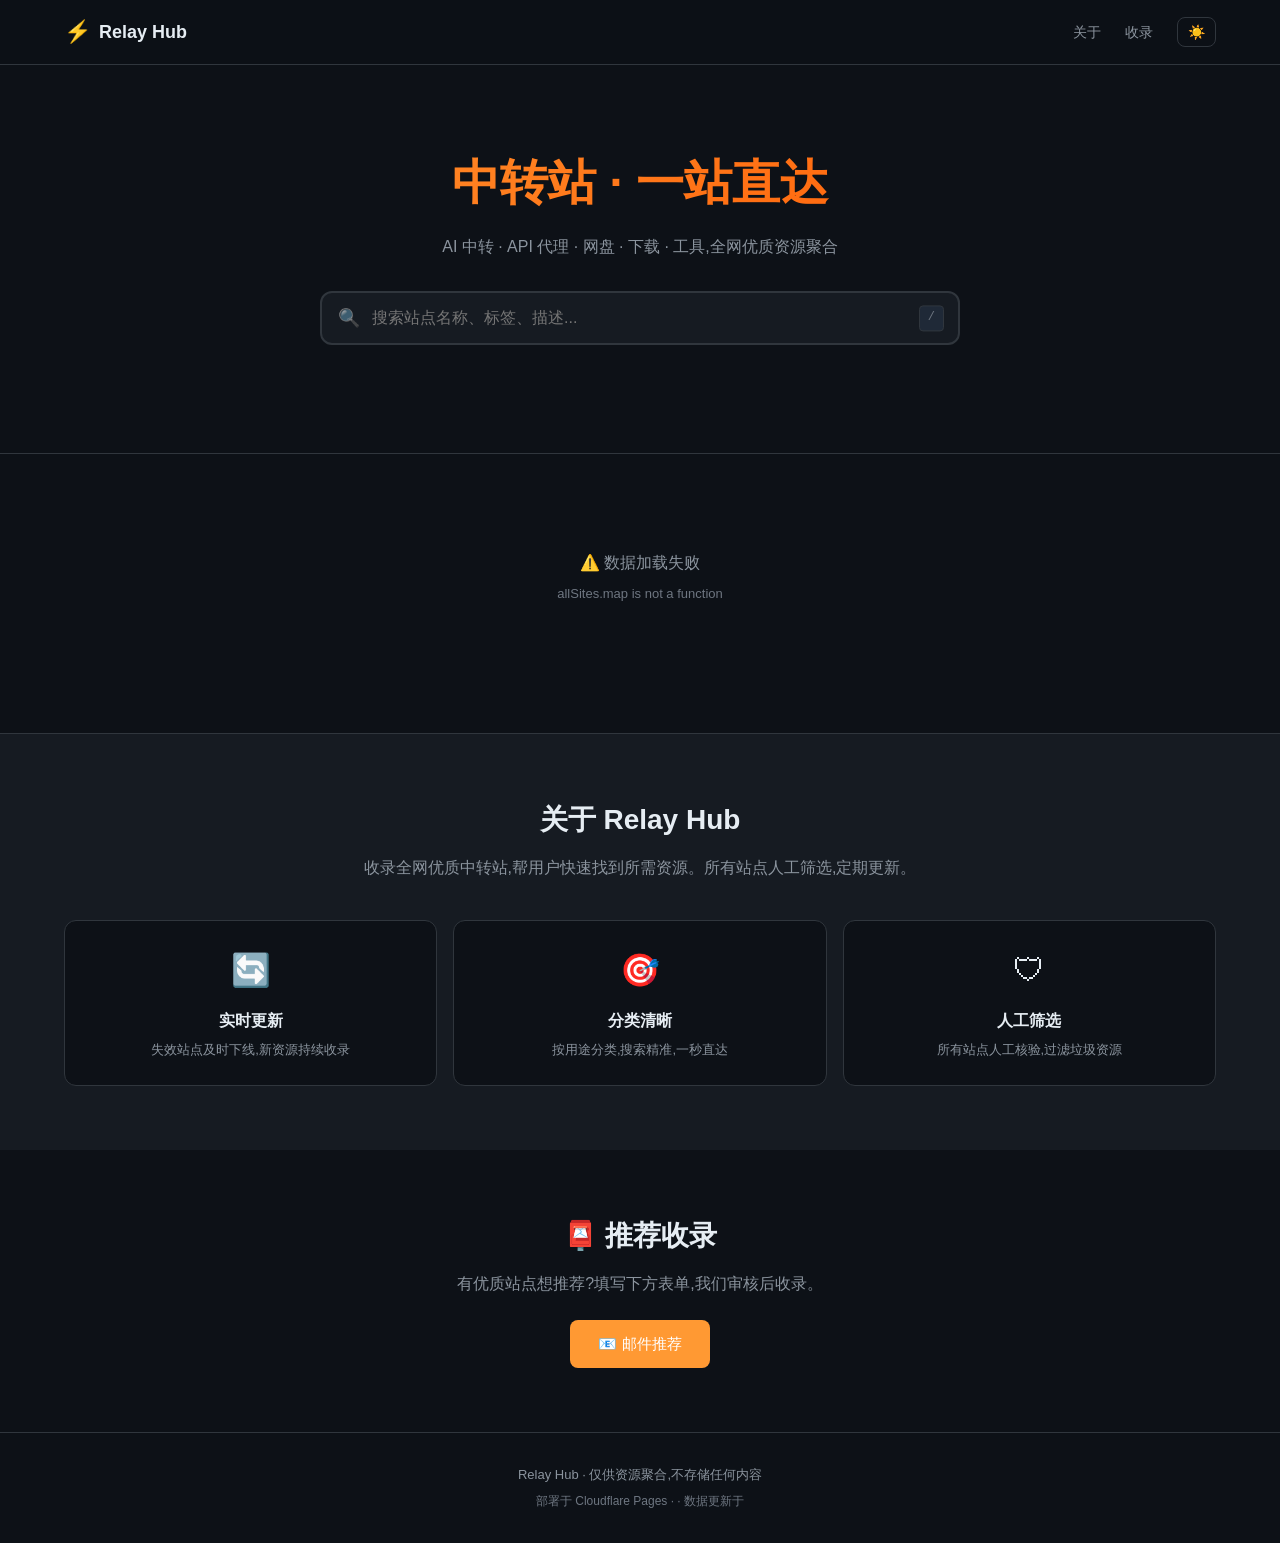
==== index.html @ 5da117cf "feat: relay hub v1 - 中转站聚合导航站" ====
<!DOCTYPE html>
<html lang="zh-CN">
<head>
  <meta charset="UTF-8" />
  <meta name="viewport" content="width=device-width, initial-scale=1.0" />
  <title>中转站导航 · Relay Hub</title>
  <meta name="description" content="聚合全网优质中转站,AI/API/网盘/下载/工具一站直达" />
  <link rel="stylesheet" href="assets/style.css" />
</head>
<body>
  <!-- 顶栏 -->
  <header class="topbar">
    <div class="container topbar-inner">
      <a class="logo" href="/">
        <span class="logo-icon">⚡</span>
        <span class="logo-text">Relay Hub</span>
      </a>
      <nav class="nav">
        <a href="#about">关于</a>
        <a href="#submit">收录</a>
        <button id="theme-toggle" class="theme-toggle" aria-label="切换主题">
          <span class="theme-icon">🌙</span>
        </button>
      </nav>
    </div>
  </header>

  <!-- Hero -->
  <section class="hero">
    <div class="container">
      <h1 class="hero-title">中转站 · 一站直达</h1>
      <p class="hero-sub">AI 中转 · API 代理 · 网盘 · 下载 · 工具,全网优质资源聚合</p>
      <div class="search-box">
        <span class="search-icon">🔍</span>
        <input
          id="search-input"
          type="text"
          placeholder="搜索站点名称、标签、描述..."
          autocomplete="off"
          spellcheck="false"
        />
        <kbd class="kbd">/</kbd>
      </div>
    </div>
  </section>

  <!-- 分类筛选 -->
  <section class="filters">
    <div class="container">
      <div id="category-tabs" class="tabs"></div>
      <div class="stats" id="stats"></div>
    </div>
  </section>

  <!-- 站点卡片墙 -->
  <section class="cards">
    <div class="container">
      <div id="card-grid" class="card-grid"></div>
      <div id="empty-state" class="empty-state hidden">
        <p>😶 没找到匹配站点</p>
        <p class="empty-hint">试试别的关键词,或换个分类</p>
      </div>
    </div>
  </section>

  <!-- 关于 -->
  <section id="about" class="about">
    <div class="container">
      <h2>关于 Relay Hub</h2>
      <p>收录全网优质中转站,帮用户快速找到所需资源。所有站点人工筛选,定期更新。</p>
      <div class="about-grid">
        <div class="about-card">
          <span class="about-icon">🔄</span>
          <h3>实时更新</h3>
          <p>失效站点及时下线,新资源持续收录</p>
        </div>
        <div class="about-card">
          <span class="about-icon">🎯</span>
          <h3>分类清晰</h3>
          <p>按用途分类,搜索精准,一秒直达</p>
        </div>
        <div class="about-card">
          <span class="about-icon">🛡</span>
          <h3>人工筛选</h3>
          <p>所有站点人工核验,过滤垃圾资源</p>
        </div>
      </div>
    </div>
  </section>

  <!-- 收录 -->
  <section id="submit" class="submit">
    <div class="container">
      <h2>📮 推荐收录</h2>
      <p>有优质站点想推荐?填写下方表单,我们审核后收录。</p>
      <a class="btn btn-primary" href="mailto:admin@example.com?subject=推荐收录中转站">
        📧 邮件推荐
      </a>
    </div>
  </section>

  <!-- 页脚 -->
  <footer class="footer">
    <div class="container">
      <p>Relay Hub · 仅供资源聚合,不存储任何内容</p>
      <p class="footer-meta">
        <span>部署于 Cloudflare Pages</span>
        ·
        <span>数据更新于 <span id="last-updated"></span></span>
      </p>
    </div>
  </footer>

  <script src="assets/app.js"></script>
</body>
</html>
---- assets/style.css ----
/* ========== 主题变量 ========== */
:root {
  --bg: #f7f8fa;
  --bg-card: #ffffff;
  --bg-hover: #f0f2f5;
  --text: #1a1a1a;
  --text-sub: #6b7280;
  --text-faint: #9ca3af;
  --border: #e5e7eb;
  --primary: #f6821f;       /* Cloudflare orange */
  --primary-hover: #ff9933;
  --tag-bg: rgba(246, 130, 31, 0.1);
  --tag-text: #d4691a;
  --shadow: 0 1px 3px rgba(0,0,0,0.04), 0 4px 12px rgba(0,0,0,0.04);
  --shadow-hover: 0 4px 16px rgba(0,0,0,0.08);
  --radius: 12px;
}

[data-theme="dark"] {
  --bg: #0d1117;
  --bg-card: #161b22;
  --bg-hover: #1f2937;
  --text: #e6edf3;
  --text-sub: #8b949e;
  --text-faint: #6e7681;
  --border: #30363d;
  --primary: #ff9933;
  --primary-hover: #ffad55;
  --tag-bg: rgba(255, 153, 51, 0.15);
  --tag-text: #ff9933;
  --shadow: 0 1px 3px rgba(0,0,0,0.3), 0 4px 12px rgba(0,0,0,0.3);
  --shadow-hover: 0 4px 16px rgba(0,0,0,0.5);
}

/* ========== 基础 ========== */
* { box-sizing: border-box; margin: 0; padding: 0; }

html {
  scroll-behavior: smooth;
  background: var(--bg);
  color: var(--text);
  font-family: -apple-system, BlinkMacSystemFont, "Segoe UI", "PingFang SC",
               "Hiragino Sans GB", "Microsoft YaHei", sans-serif;
  line-height: 1.6;
}

body {
  min-height: 100vh;
  background: var(--bg);
  color: var(--text);
  transition: background 0.2s, color 0.2s;
}

.container {
  max-width: 1200px;
  margin: 0 auto;
  padding: 0 24px;
}

a { color: inherit; text-decoration: none; }
.hidden { display: none !important; }

/* ========== 顶栏 ========== */
.topbar {
  position: sticky;
  top: 0;
  z-index: 50;
  background: color-mix(in srgb, var(--bg) 85%, transparent);
  backdrop-filter: blur(12px);
  border-bottom: 1px solid var(--border);
}

.topbar-inner {
  display: flex;
  align-items: center;
  justify-content: space-between;
  height: 64px;
}

.logo {
  display: flex;
  align-items: center;
  gap: 8px;
  font-weight: 700;
  font-size: 18px;
}

.logo-icon { font-size: 22px; }

.nav {
  display: flex;
  align-items: center;
  gap: 24px;
  font-size: 14px;
}

.nav a {
  color: var(--text-sub);
  transition: color 0.15s;
}

.nav a:hover { color: var(--primary); }

.theme-toggle {
  background: transparent;
  border: 1px solid var(--border);
  border-radius: 8px;
  padding: 6px 10px;
  cursor: pointer;
  font-size: 14px;
  transition: all 0.15s;
}

.theme-toggle:hover {
  border-color: var(--primary);
  background: var(--bg-hover);
}

/* ========== Hero ========== */
.hero {
  padding: 80px 0 48px;
  text-align: center;
}

.hero-title {
  font-size: clamp(32px, 5vw, 48px);
  font-weight: 800;
  background: linear-gradient(135deg, var(--primary) 0%, #ff5500 100%);
  -webkit-background-clip: text;
  -webkit-text-fill-color: transparent;
  background-clip: text;
  margin-bottom: 12px;
}

.hero-sub {
  color: var(--text-sub);
  font-size: 16px;
  margin-bottom: 32px;
}

.search-box {
  position: relative;
  max-width: 640px;
  margin: 0 auto;
}

.search-icon {
  position: absolute;
  left: 18px;
  top: 50%;
  transform: translateY(-50%);
  font-size: 18px;
  pointer-events: none;
  opacity: 0.6;
}

#search-input {
  width: 100%;
  padding: 16px 56px 16px 50px;
  font-size: 16px;
  background: var(--bg-card);
  color: var(--text);
  border: 2px solid var(--border);
  border-radius: var(--radius);
  outline: none;
  transition: all 0.15s;
  font-family: inherit;
}

#search-input:focus {
  border-color: var(--primary);
  box-shadow: 0 0 0 4px rgba(246, 130, 31, 0.1);
}

.kbd {
  position: absolute;
  right: 16px;
  top: 50%;
  transform: translateY(-50%);
  padding: 2px 8px;
  font-family: monospace;
  font-size: 12px;
  background: var(--bg-hover);
  border: 1px solid var(--border);
  border-radius: 4px;
  color: var(--text-faint);
}

/* ========== 筛选 ========== */
.filters {
  padding: 24px 0;
  border-bottom: 1px solid var(--border);
}

.tabs {
  display: flex;
  flex-wrap: wrap;
  gap: 8px;
  margin-bottom: 12px;
}

.tab {
  padding: 8px 16px;
  font-size: 14px;
  background: var(--bg-card);
  border: 1px solid var(--border);
  border-radius: 999px;
  cursor: pointer;
  transition: all 0.15s;
  color: var(--text-sub);
}

.tab:hover {
  border-color: var(--primary);
  color: var(--primary);
}

.tab.active {
  background: var(--primary);
  border-color: var(--primary);
  color: white;
}

.stats {
  font-size: 13px;
  color: var(--text-faint);
}

/* ========== 卡片网格 ========== */
.cards { padding: 32px 0 64px; }

.card-grid {
  display: grid;
  grid-template-columns: repeat(auto-fill, minmax(320px, 1fr));
  gap: 16px;
}

.card {
  display: flex;
  flex-direction: column;
  background: var(--bg-card);
  border: 1px solid var(--border);
  border-radius: var(--radius);
  padding: 20px;
  text-decoration: none;
  color: inherit;
  transition: all 0.2s;
  position: relative;
  box-shadow: var(--shadow);
}

.card:hover {
  transform: translateY(-2px);
  border-color: var(--primary);
  box-shadow: var(--shadow-hover);
}

.card-header {
  display: flex;
  align-items: center;
  gap: 12px;
  margin-bottom: 12px;
}

.card-icon {
  width: 40px;
  height: 40px;
  border-radius: 10px;
  background: var(--tag-bg);
  color: var(--primary);
  display: flex;
  align-items: center;
  justify-content: center;
  font-size: 20px;
  flex-shrink: 0;
}

.card-title {
  font-size: 16px;
  font-weight: 600;
  flex: 1;
  display: flex;
  align-items: center;
  gap: 6px;
}

.card-badges {
  display: flex;
  gap: 4px;
}

.badge {
  font-size: 11px;
  padding: 2px 6px;
  border-radius: 4px;
  font-weight: 500;
}

.badge-hot { background: #fee; color: #c33; }
.badge-new { background: #efe; color: #3a3; }
.badge-free { background: #eef; color: #33c; }

[data-theme="dark"] .badge-hot { background: #4a1a1a; color: #ff8888; }
[data-theme="dark"] .badge-new { background: #1a4a1a; color: #88ff88; }
[data-theme="dark"] .badge-free { background: #1a3a4a; color: #88ccff; }

.card-desc {
  font-size: 13px;
  color: var(--text-sub);
  margin-bottom: 14px;
  flex: 1;
  display: -webkit-box;
  -webkit-line-clamp: 2;
  -webkit-box-orient: vertical;
  overflow: hidden;
}

.card-tags {
  display: flex;
  flex-wrap: wrap;
  gap: 6px;
  margin-bottom: 12px;
}

.tag {
  font-size: 11px;
  padding: 2px 8px;
  background: var(--tag-bg);
  color: var(--tag-text);
  border-radius: 4px;
}

.card-footer {
  display: flex;
  align-items: center;
  justify-content: space-between;
  padding-top: 12px;
  border-top: 1px solid var(--border);
  font-size: 12px;
  color: var(--text-faint);
}

.card-visit {
  display: flex;
  align-items: center;
  gap: 4px;
  color: var(--primary);
  font-weight: 500;
}

.card-copy {
  background: transparent;
  border: 1px solid var(--border);
  border-radius: 6px;
  padding: 4px 8px;
  font-size: 12px;
  cursor: pointer;
  color: var(--text-sub);
  transition: all 0.15s;
}

.card-copy:hover {
  border-color: var(--primary);
  color: var(--primary);
}

/* ========== 空状态 ========== */
.empty-state {
  text-align: center;
  padding: 64px 0;
  color: var(--text-sub);
}

.empty-hint {
  font-size: 13px;
  color: var(--text-faint);
  margin-top: 8px;
}

/* ========== 关于 ========== */
.about {
  padding: 64px 0;
  background: var(--bg-card);
  border-top: 1px solid var(--border);
}

.about h2 {
  font-size: 28px;
  margin-bottom: 12px;
  text-align: center;
}

.about > .container > p {
  text-align: center;
  color: var(--text-sub);
  max-width: 600px;
  margin: 0 auto 40px;
}

.about-grid {
  display: grid;
  grid-template-columns: repeat(auto-fit, minmax(240px, 1fr));
  gap: 16px;
}

.about-card {
  padding: 24px;
  background: var(--bg);
  border: 1px solid var(--border);
  border-radius: var(--radius);
  text-align: center;
}

.about-icon { font-size: 32px; display: block; margin-bottom: 12px; }

.about-card h3 { font-size: 16px; margin-bottom: 6px; }

.about-card p { font-size: 13px; color: var(--text-sub); }

/* ========== 收录 ========== */
.submit {
  padding: 64px 0;
  text-align: center;
}

.submit h2 { font-size: 28px; margin-bottom: 12px; }

.submit p { color: var(--text-sub); margin-bottom: 24px; }

.btn {
  display: inline-block;
  padding: 12px 28px;
  border-radius: 8px;
  font-weight: 500;
  font-size: 15px;
  transition: all 0.15s;
  border: none;
  cursor: pointer;
}

.btn-primary {
  background: var(--primary);
  color: white;
}

.btn-primary:hover {
  background: var(--primary-hover);
  transform: translateY(-1px);
  box-shadow: 0 4px 12px rgba(246, 130, 31, 0.3);
}

/* ========== 页脚 ========== */
.footer {
  padding: 32px 0;
  text-align: center;
  border-top: 1px solid var(--border);
  color: var(--text-sub);
  font-size: 13px;
}

.footer-meta {
  font-size: 12px;
  color: var(--text-faint);
  margin-top: 6px;
}

.footer-meta span + span::before {
  content: " · ";
}

/* ========== 响应式 ========== */
@media (max-width: 640px) {
  .hero { padding: 48px 0 32px; }
  .nav { gap: 14px; font-size: 13px; }
  .nav a:not(:last-child) { display: none; }
  .card-grid { grid-template-columns: 1fr; }
}
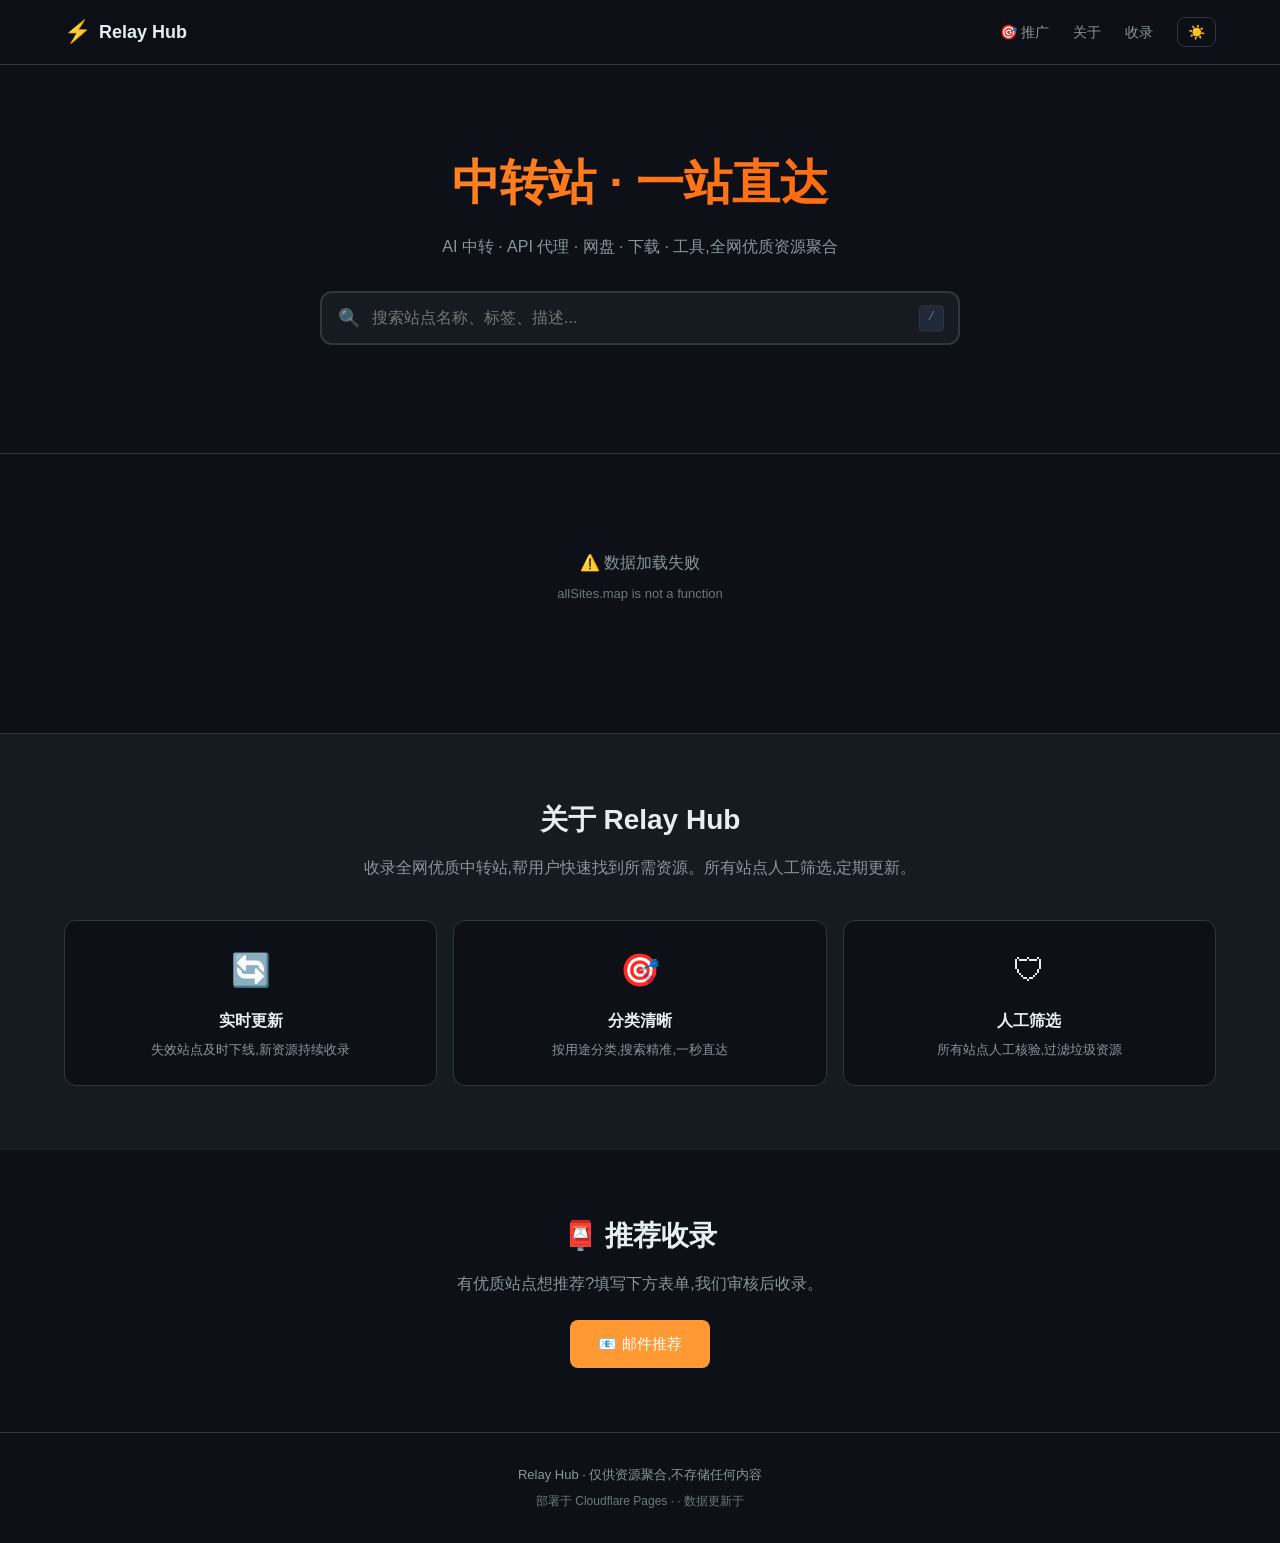
==== commit a23042e5: "feat: add promote hub (index + nav link)" ====
--- a/index.html
+++ b/index.html
@@ -16,6 +16,7 @@
         <span class="logo-text">Relay Hub</span>
       </a>
       <nav class="nav">
+        <a href="promote/index.html">🎯 推广</a>
         <a href="#about">关于</a>
         <a href="#submit">收录</a>
         <button id="theme-toggle" class="theme-toggle" aria-label="切换主题">
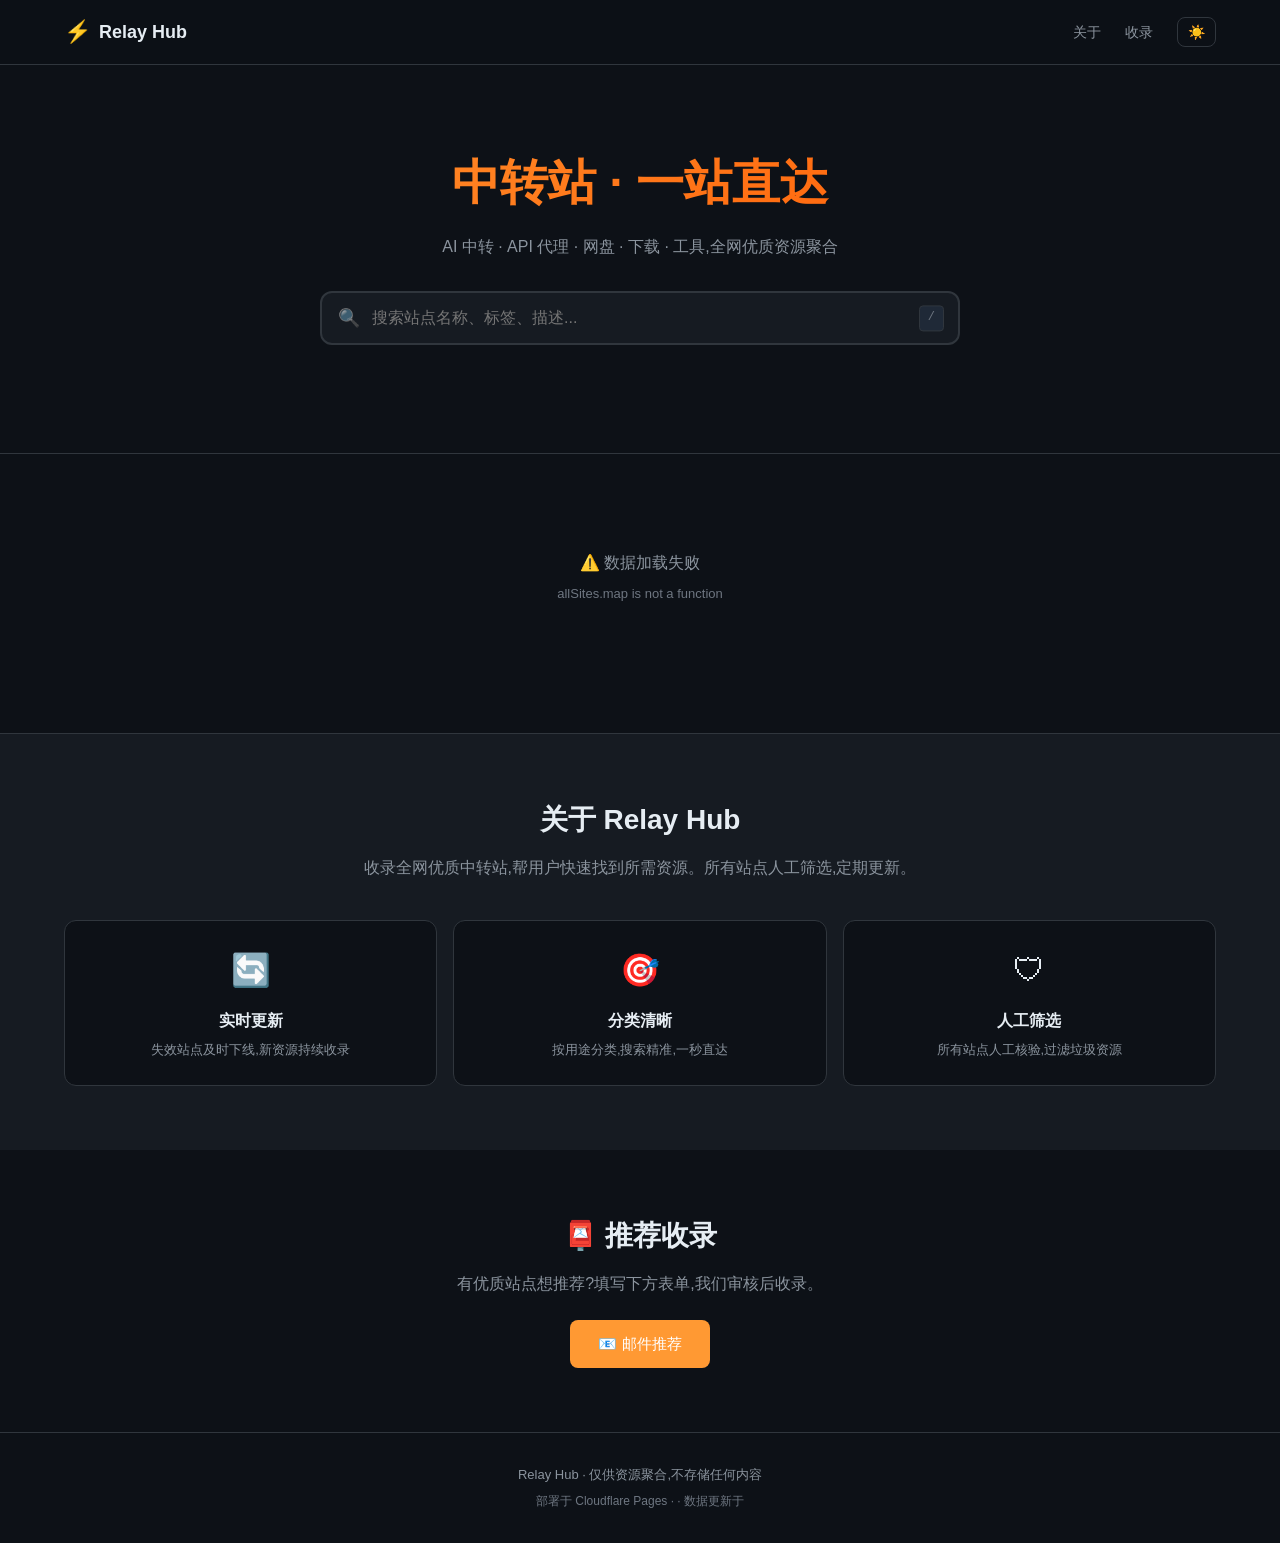
==== commit a3b8abb6: "refactor: simplify to single-page hub (Agent Router in sites.json, remove promote/)" ====
--- a/index.html
+++ b/index.html
@@ -16,7 +16,6 @@
         <span class="logo-text">Relay Hub</span>
       </a>
       <nav class="nav">
-        <a href="promote/index.html">🎯 推广</a>
         <a href="#about">关于</a>
         <a href="#submit">收录</a>
         <button id="theme-toggle" class="theme-toggle" aria-label="切换主题">
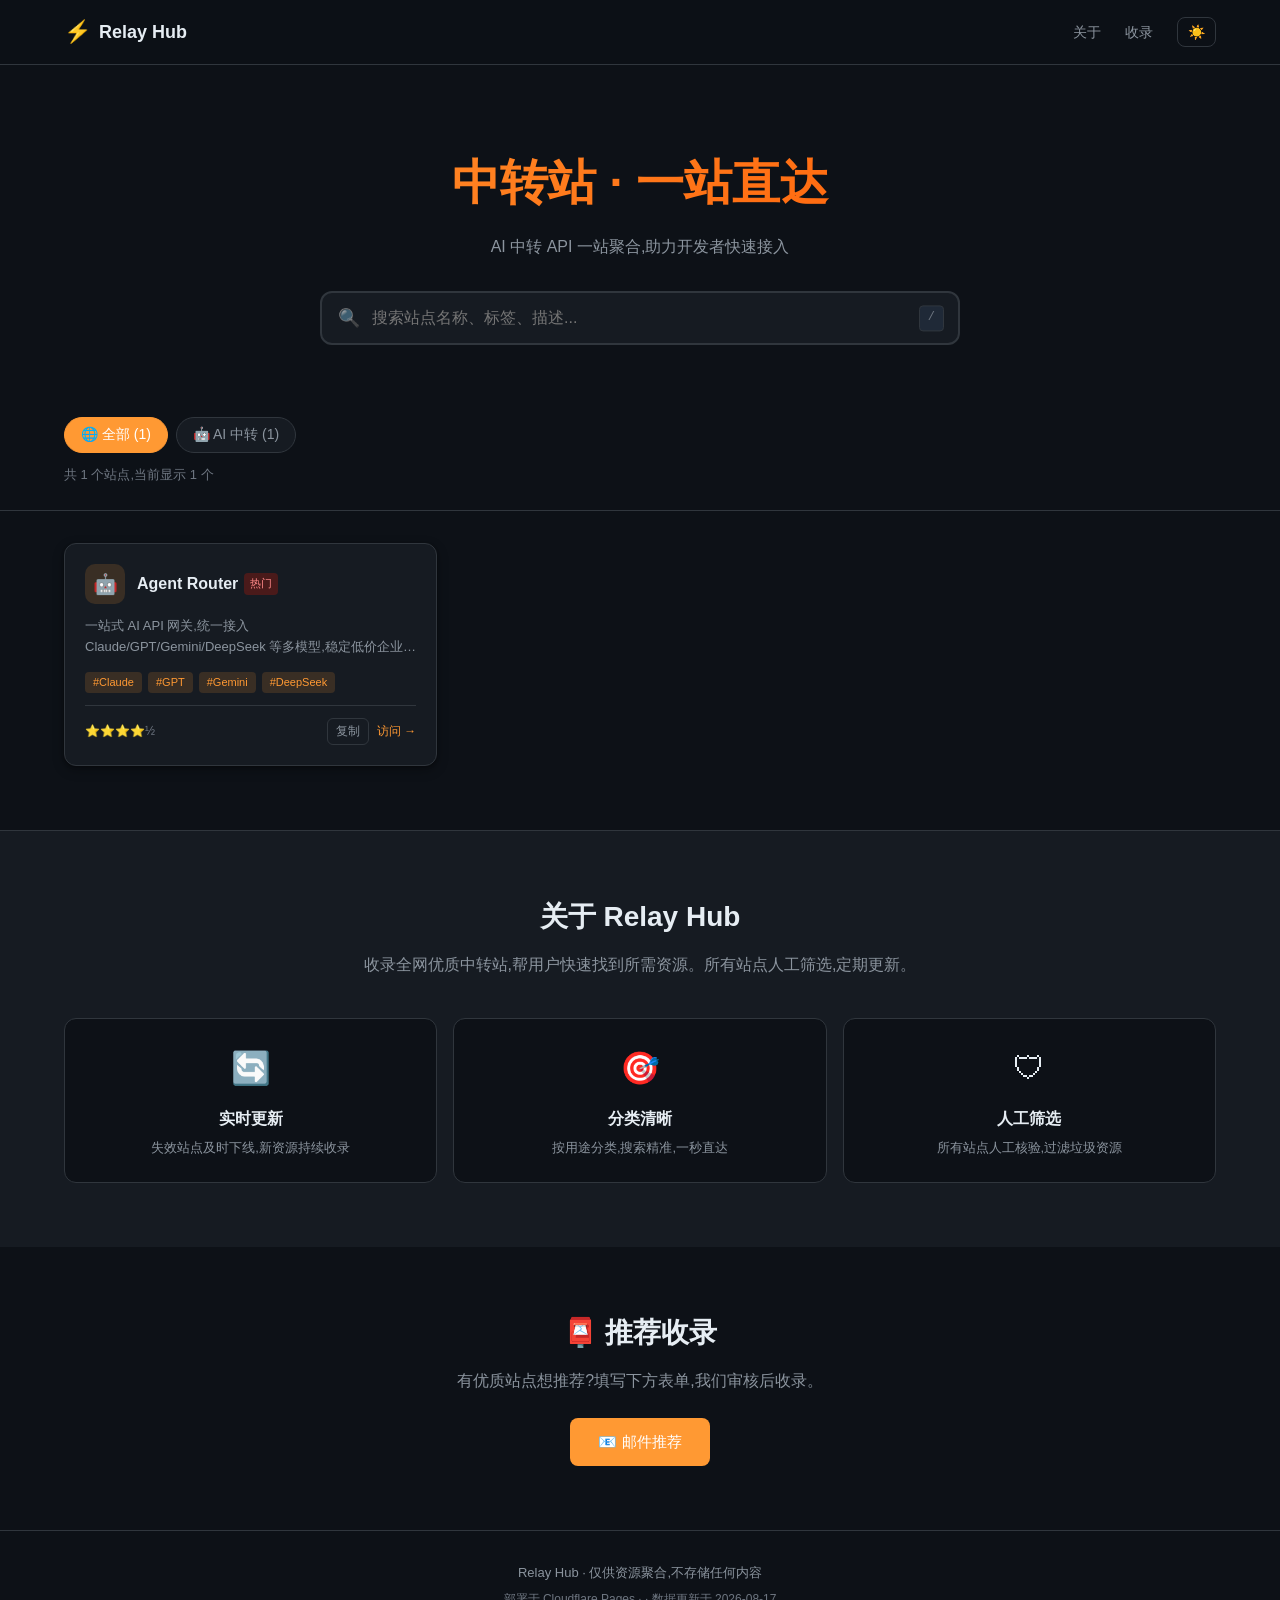
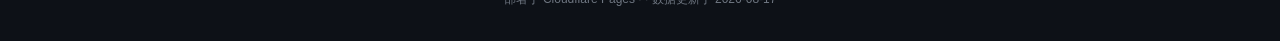
==== commit 55370ab1: "refactor: focus on AI relay only - simplify hero, remove non-relay categories" ====
--- a/index.html
+++ b/index.html
@@ -29,7 +29,7 @@
   <section class="hero">
     <div class="container">
       <h1 class="hero-title">中转站 · 一站直达</h1>
-      <p class="hero-sub">AI 中转 · API 代理 · 网盘 · 下载 · 工具,全网优质资源聚合</p>
+      <p class="hero-sub">AI 中转 API 一站聚合,助力开发者快速接入</p>
       <div class="search-box">
         <span class="search-icon">🔍</span>
         <input
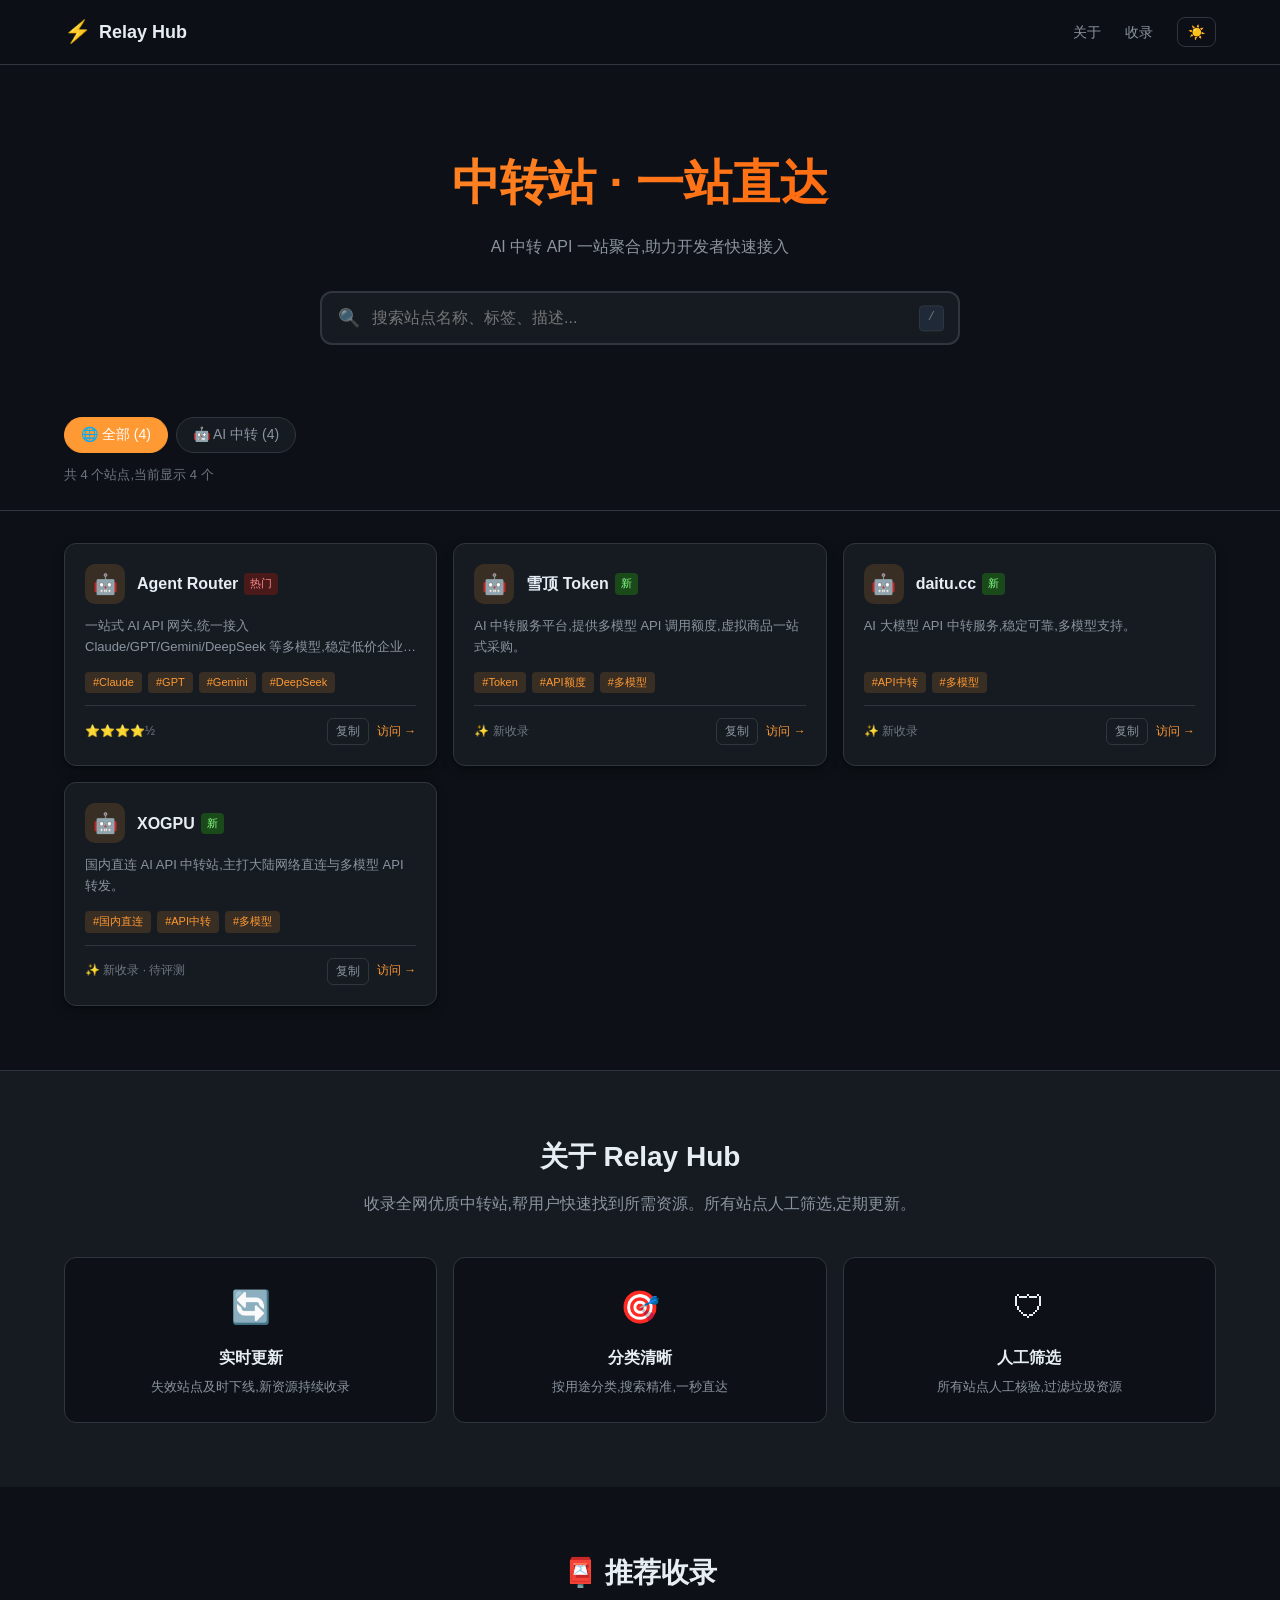
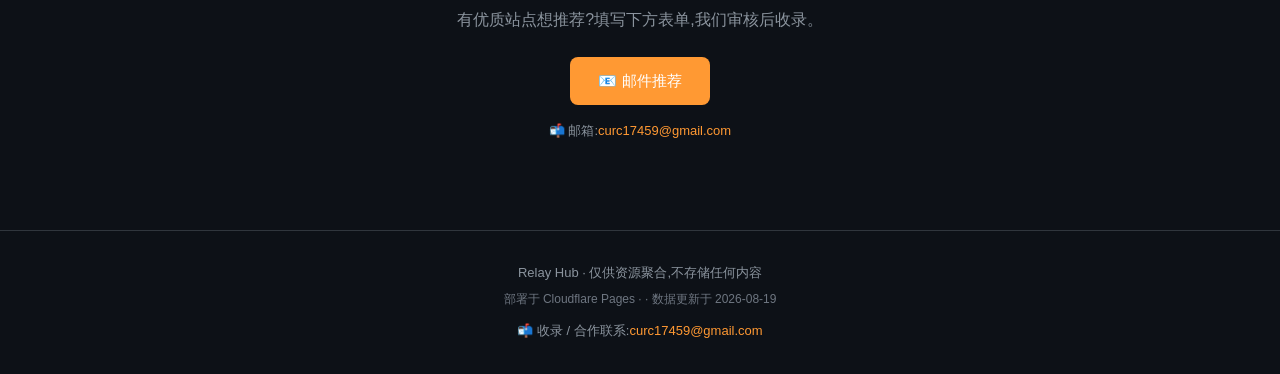
==== commit af4abd53: "feat: real contact email (curc17459@gmail.com) - link in submit section + footer" ====
--- a/index.html
+++ b/index.html
@@ -4,7 +4,7 @@
   <meta charset="UTF-8" />
   <meta name="viewport" content="width=device-width, initial-scale=1.0" />
   <title>中转站导航 · Relay Hub</title>
-  <meta name="description" content="聚合全网优质中转站,AI/API/网盘/下载/工具一站直达" />
+  <meta name="description" content="聚合全网优质 AI 中转站,一站直达" />
   <link rel="stylesheet" href="assets/style.css" />
 </head>
 <body>
@@ -93,9 +93,10 @@
     <div class="container">
       <h2>📮 推荐收录</h2>
       <p>有优质站点想推荐?填写下方表单,我们审核后收录。</p>
-      <a class="btn btn-primary" href="mailto:admin@example.com?subject=推荐收录中转站">
+      <a class="btn btn-primary" href="mailto:curc17459@gmail.com?subject=推荐收录中转站&body=站名:%0D%0A链接:%0D%0A简介:%0D%0A">
         📧 邮件推荐
       </a>
+      <p class="submit-email">📬 邮箱:<a href="mailto:curc17459@gmail.com">curc17459@gmail.com</a></p>
     </div>
   </section>
 
@@ -108,6 +109,9 @@
         ·
         <span>数据更新于 <span id="last-updated"></span></span>
       </p>
+      <p class="footer-contact">
+        📬 收录 / 合作联系:<a href="mailto:curc17459@gmail.com">curc17459@gmail.com</a>
+      </p>
     </div>
   </footer>
 
--- a/assets/style.css
+++ b/assets/style.css
@@ -427,6 +427,24 @@
 
 .submit p { color: var(--text-sub); margin-bottom: 24px; }
 
+.submit-email {
+  margin-top: 16px;
+  font-size: 13px;
+  color: var(--text-sub);
+}
+
+.submit-email a,
+.footer-contact a {
+  color: var(--primary);
+  text-decoration: none;
+  font-weight: 500;
+}
+
+.submit-email a:hover,
+.footer-contact a:hover {
+  text-decoration: underline;
+}
+
 .btn {
   display: inline-block;
   padding: 12px 28px;
@@ -464,6 +482,11 @@
   margin-top: 6px;
 }
 
+.footer-contact {
+  margin-top: 12px;
+  font-size: 13px;
+}
+
 .footer-meta span + span::before {
   content: " · ";
 }
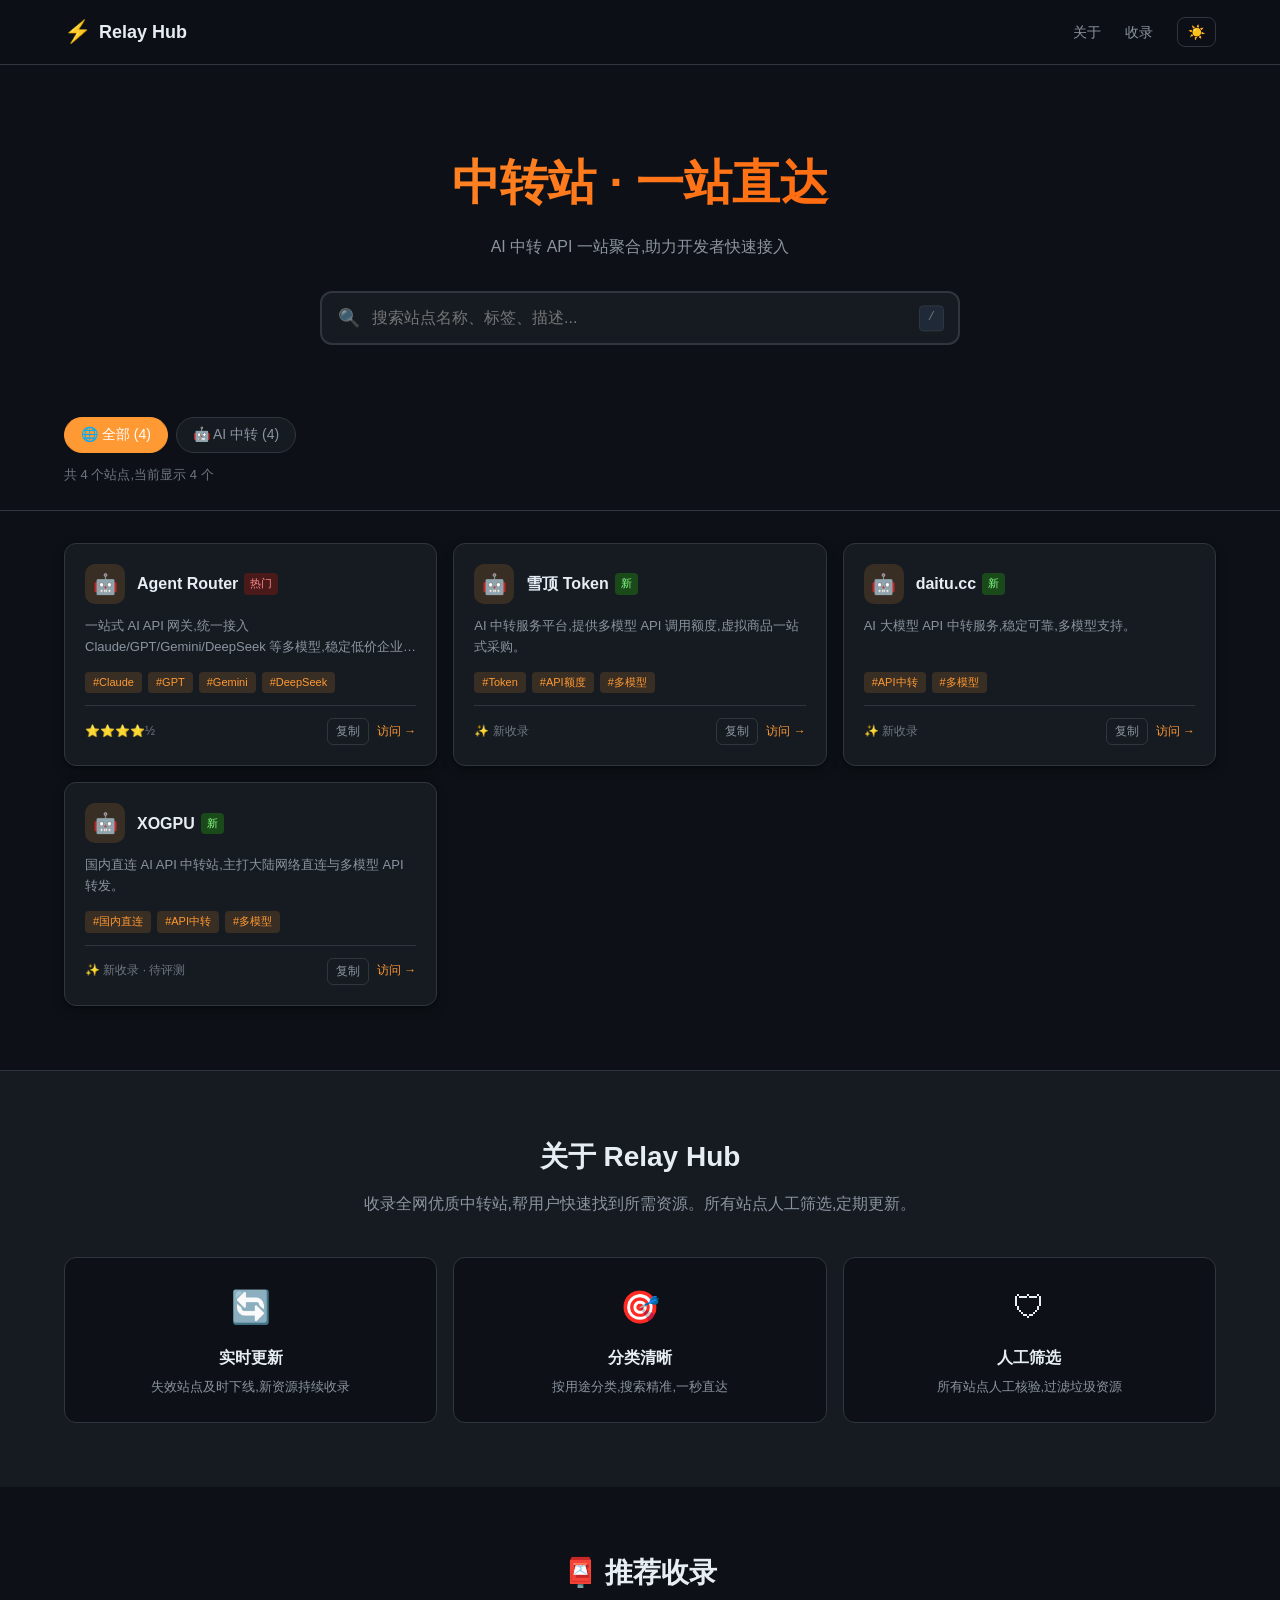
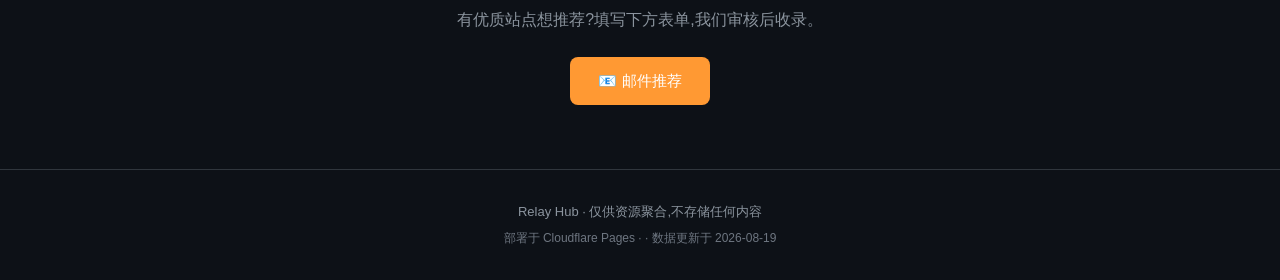
==== commit 294ed60a: "fix: hide plaintext email - remove submit-email + footer-contact lines" ====
--- a/index.html
+++ b/index.html
@@ -96,7 +96,6 @@
       <a class="btn btn-primary" href="mailto:curc17459@gmail.com?subject=推荐收录中转站&body=站名:%0D%0A链接:%0D%0A简介:%0D%0A">
         📧 邮件推荐
       </a>
-      <p class="submit-email">📬 邮箱:<a href="mailto:curc17459@gmail.com">curc17459@gmail.com</a></p>
     </div>
   </section>
 
@@ -109,9 +108,6 @@
         ·
         <span>数据更新于 <span id="last-updated"></span></span>
       </p>
-      <p class="footer-contact">
-        📬 收录 / 合作联系:<a href="mailto:curc17459@gmail.com">curc17459@gmail.com</a>
-      </p>
     </div>
   </footer>
 
--- a/assets/style.css
+++ b/assets/style.css
@@ -427,24 +427,6 @@
 
 .submit p { color: var(--text-sub); margin-bottom: 24px; }
 
-.submit-email {
-  margin-top: 16px;
-  font-size: 13px;
-  color: var(--text-sub);
-}
-
-.submit-email a,
-.footer-contact a {
-  color: var(--primary);
-  text-decoration: none;
-  font-weight: 500;
-}
-
-.submit-email a:hover,
-.footer-contact a:hover {
-  text-decoration: underline;
-}
-
 .btn {
   display: inline-block;
   padding: 12px 28px;
@@ -482,11 +464,6 @@
   margin-top: 6px;
 }
 
-.footer-contact {
-  margin-top: 12px;
-  font-size: 13px;
-}
-
 .footer-meta span + span::before {
   content: " · ";
 }
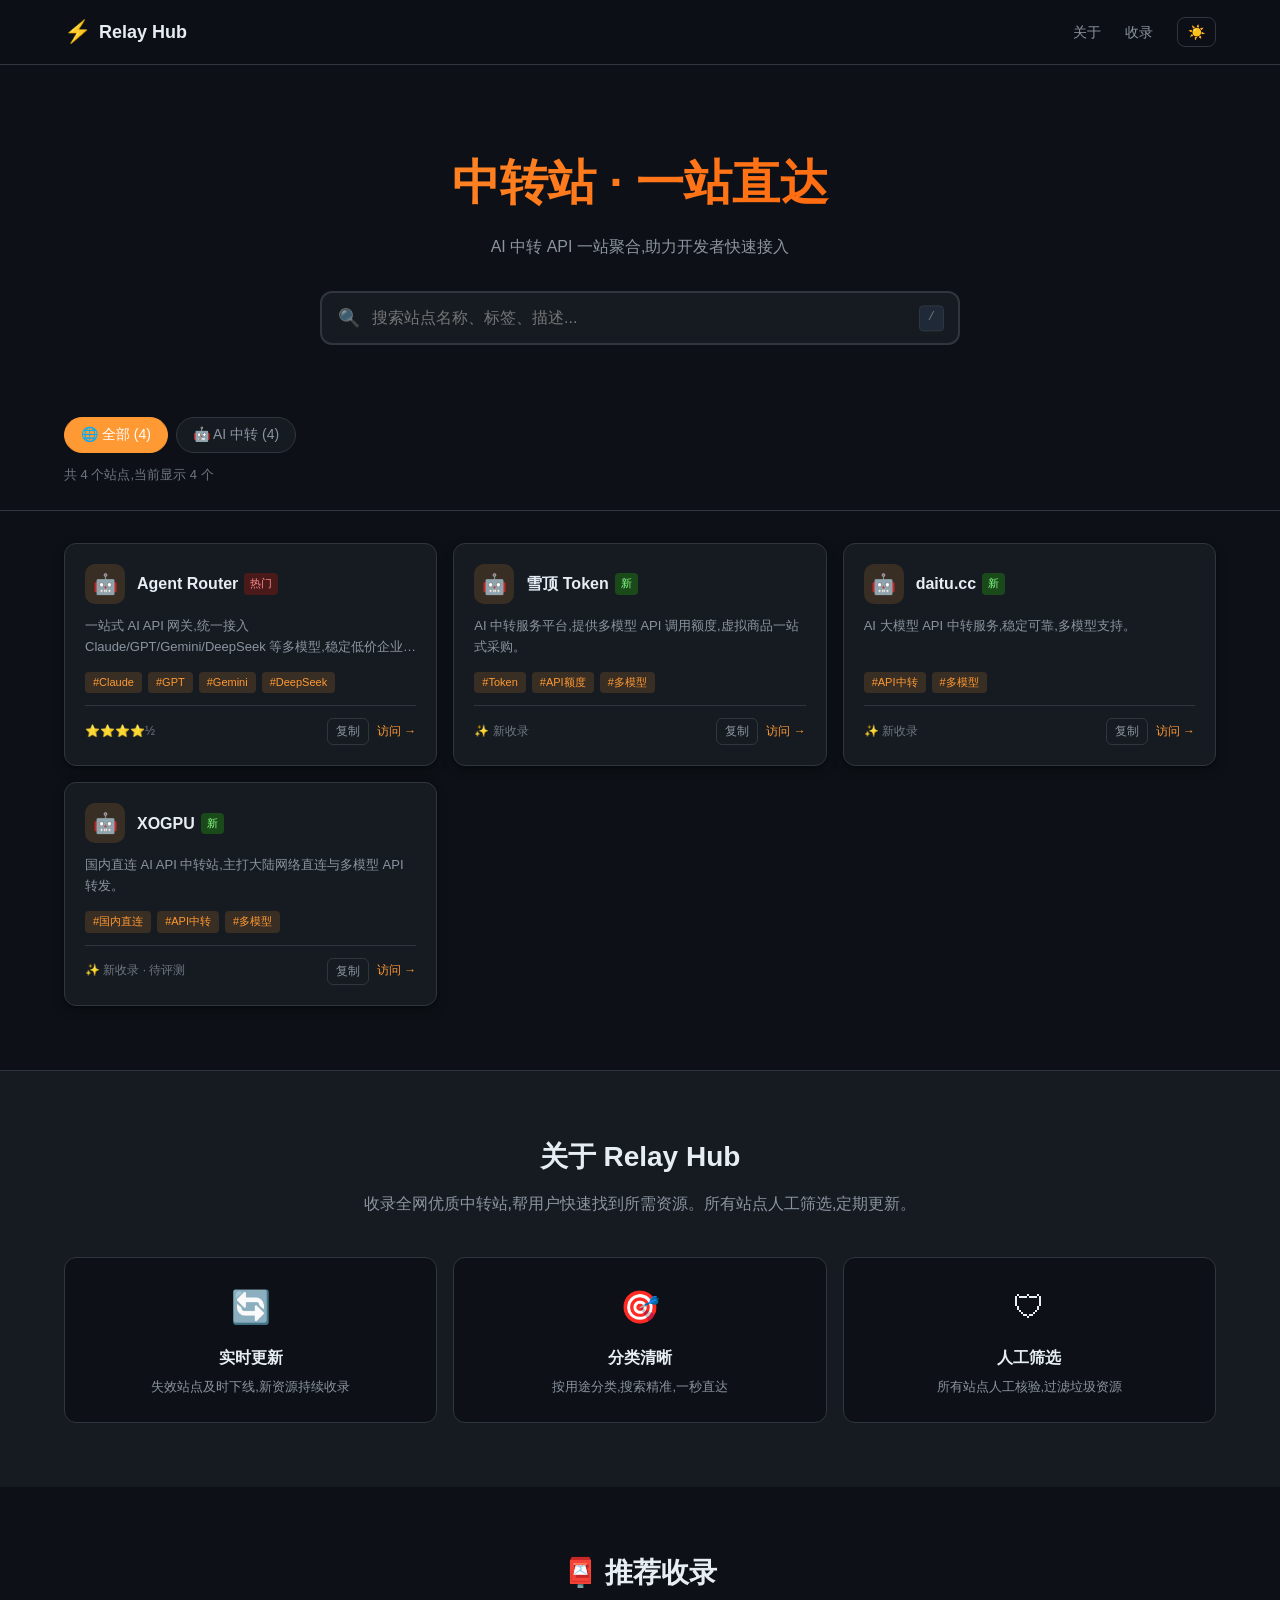
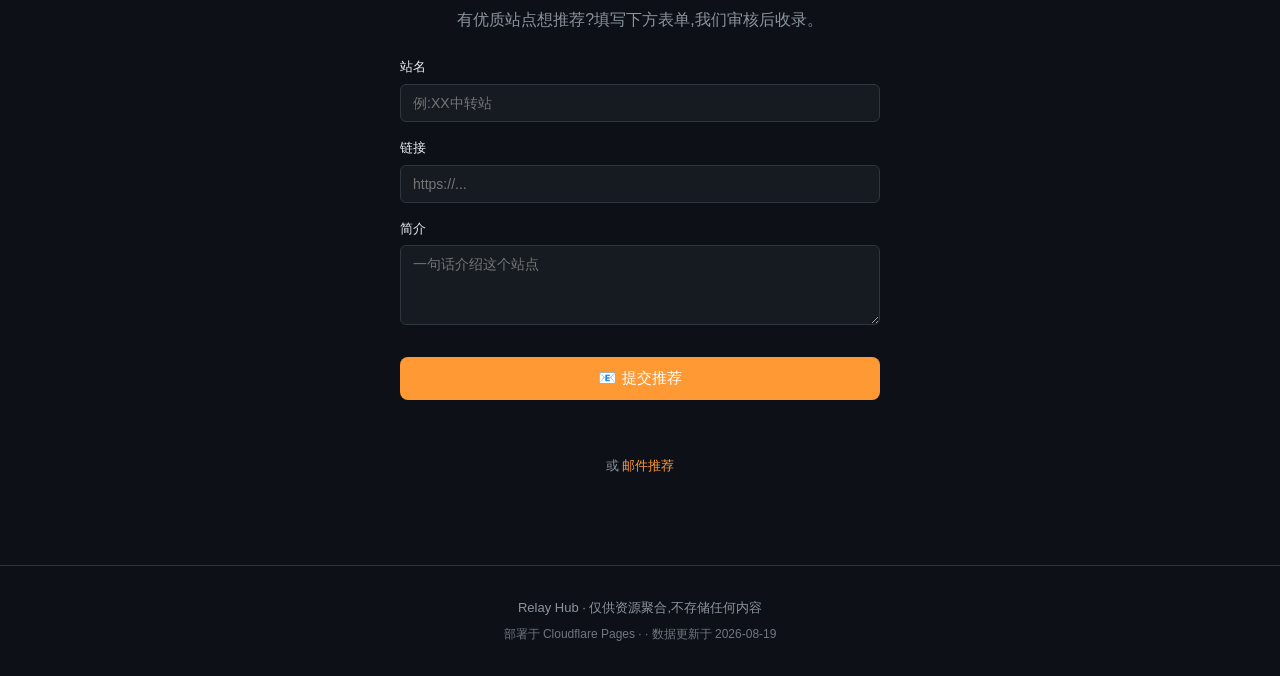
==== commit 6deb27aa: "feat: Formspree submit form (replace mailto) - 站名/链接/简介+A×AJ submit to curc17459@gmail.com" ====
--- a/index.html
+++ b/index.html
@@ -93,9 +93,28 @@
     <div class="container">
       <h2>📮 推荐收录</h2>
       <p>有优质站点想推荐?填写下方表单,我们审核后收录。</p>
-      <a class="btn btn-primary" href="mailto:curc17459@gmail.com?subject=推荐收录中转站&body=站名:%0D%0A链接:%0D%0A简介:%0D%0A">
-        📧 邮件推荐
-      </a>
+
+      <form id="submit-form" class="submit-form" action="https://formspree.io/f/xvkpvnvd" method="POST">
+        <div class="form-group">
+          <label for="f-name">站名</label>
+          <input id="f-name" name="站名" type="text" placeholder="例:XX中转站" required />
+        </div>
+        <div class="form-group">
+          <label for="f-url">链接</label>
+          <input id="f-url" name="链接" type="url" placeholder="https://..." required />
+        </div>
+        <div class="form-group">
+          <label for="f-desc">简介</label>
+          <textarea id="f-desc" name="简介" rows="3" placeholder="一句话介绍这个站点" required></textarea>
+        </div>
+        <input type="hidden" name="_subject" value="【推荐收录】新中转站推荐" />
+        <button type="submit" class="btn btn-primary btn-block">📧 提交推荐</button>
+        <p id="form-status" class="form-status" aria-live="polite"></p>
+      </form>
+
+      <p class="submit-fallback">
+        或 <a href="mailto:curc17459@gmail.com?subject=推荐收录中转站&body=站名:%0D%0A链接:%0D%0A简介:%0D%0A">邮件推荐</a>
+      </p>
     </div>
   </section>
 
--- a/assets/style.css
+++ b/assets/style.css
@@ -427,6 +427,91 @@
 
 .submit p { color: var(--text-sub); margin-bottom: 24px; }
 
+.submit-form {
+  max-width: 480px;
+  margin: 0 auto;
+  text-align: left;
+}
+
+.submit-form .form-group {
+  margin-bottom: 16px;
+}
+
+.submit-form label {
+  display: block;
+  font-size: 13px;
+  font-weight: 500;
+  margin-bottom: 6px;
+  color: var(--text);
+}
+
+.submit-form input[type="text"],
+.submit-form input[type="url"],
+.submit-form textarea {
+  width: 100%;
+  padding: 10px 12px;
+  border: 1px solid var(--border);
+  border-radius: 6px;
+  background: var(--bg-card);
+  color: var(--text);
+  font-size: 14px;
+  font-family: inherit;
+  transition: border-color 0.15s, box-shadow 0.15s;
+}
+
+.submit-form input:focus,
+.submit-form textarea:focus {
+  outline: none;
+  border-color: var(--primary);
+  box-shadow: 0 0 0 3px rgba(246, 130, 31, 0.15);
+}
+
+.submit-form textarea {
+  resize: vertical;
+  min-height: 80px;
+}
+
+.btn-block {
+  display: block;
+  width: 100%;
+  margin-top: 8px;
+}
+
+.form-status {
+  margin-top: 12px;
+  padding: 10px 14px;
+  border-radius: 6px;
+  font-size: 13px;
+  text-align: center;
+  min-height: 0;
+}
+
+.form-status.success {
+  background: rgba(34, 197, 94, 0.1);
+  color: #16a34a;
+}
+
+.form-status.error {
+  background: rgba(239, 68, 68, 0.1);
+  color: #dc2626;
+}
+
+.submit-fallback {
+  margin-top: 20px;
+  font-size: 13px;
+  color: var(--text-sub);
+}
+
+.submit-fallback a {
+  color: var(--primary);
+  text-decoration: none;
+  font-weight: 500;
+}
+
+.submit-fallback a:hover {
+  text-decoration: underline;
+}
+
 .btn {
   display: inline-block;
   padding: 12px 28px;
